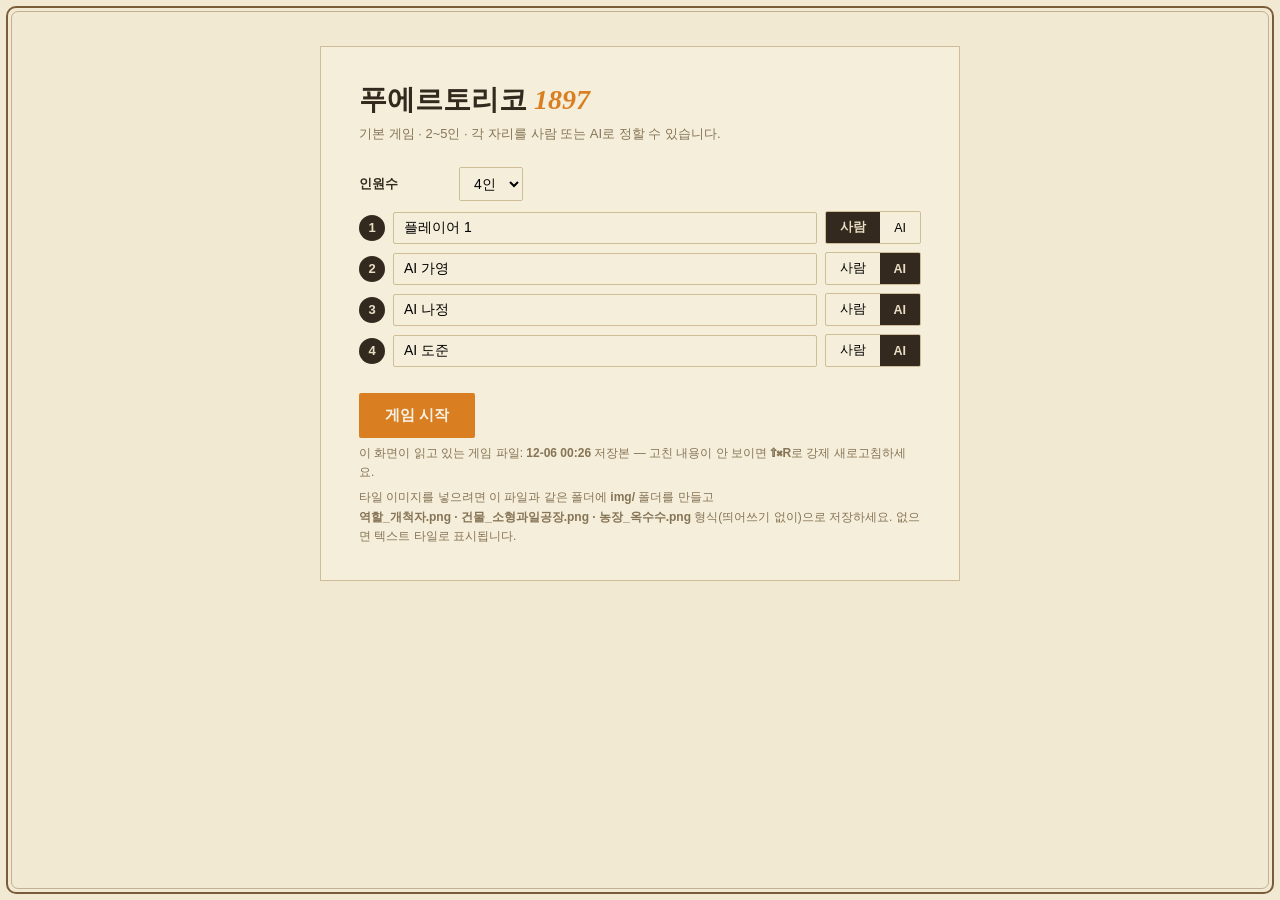
==== game.html @ c9f33e87 "단일 HTML을 역할별 파일로 분리하고 GitHub Pages 자동 배포 추가 - 게임 본체(2,847줄 HTML 한 파일)를 SRP 기준으로 분리:   game.html(셸) +" ====
<!DOCTYPE html>
<html lang="ko">
<head>
<meta charset="utf-8">
<meta name="viewport" content="width=device-width, initial-scale=1">
<title>푸에르토리코 1897 — 플레이</title>
<link rel="stylesheet" href="css/game.css">
</head>
<body>
<div id="app" class="wrap"></div>

<!-- 스크립트는 일반 <script> 태그로, 아래 순서대로 로드한다.
     ES 모듈(type="module")을 쓰지 않는 이유: file:// 로 더블클릭해 여는 실행 방식을 지켜야 하는데,
     모듈은 file:// 에서 CORS로 차단된다. 일반 스크립트의 최상위 선언은 전역으로 공유되므로
     파일을 나눠도 한 파일일 때와 동작이 같다.
     로드 순서 = 의존 방향: 데이터 → 상태 → 뷰 → 엔진 → AI → 저장 → 렌더 → UI → 부팅.
     error-guard.js 는 다른 스크립트의 사고를 잡아야 하므로 반드시 첫 번째. -->
<script src="js/error-guard.js"></script>
<script src="js/data.js"></script>
<script src="js/state.js"></script>
<script src="js/view.js"></script>
<script src="js/engine.js"></script>
<script src="js/ai.js"></script>
<script src="js/storage.js"></script>
<script src="js/render.js"></script>
<script src="js/panel.js"></script>
<script src="js/ui.js"></script>
<script src="js/app.js"></script>
</body>
</html>
---- css/game.css ----
* { margin:0; padding:0; box-sizing:border-box; }
  /* 팔레트: 웹규칙서(푸에르토리코1897_웹규칙서.pdf) 테마 기준 —
     양피지 바탕 + 주황/앰버 배너(섹션 제목·강조) + 진갈색 프레임/잉크. 순검정·선홍 금지 */
  :root{
    --bg:#eadfc4;          /* 규칙서 양피지 */
    --ink:#33291e;         /* 잉크: 프레임 진갈색 */
    --line:#cfbd98;        /* 구분선 */
    --panel:#f5eeda;       /* 밝은 양피지 카드 */
    --accent:#d97f22;      /* 강조: 규칙서 배너 주황 (선택 가능 표시·주 버튼) */
    --accent-deep:#b5651a; /* 강조 hover */
    --dim:#867456;         /* 보조 텍스트 */
    --gold:#b8770f;        /* 섹션 제목: 앰버 */
    --act:#15837a;         /* 인터랙션: 카리브 청록 (선택 가능·확정 버튼) */
    --act-deep:#0f665f;    /* 인터랙션 hover */
  }
  /* 양피지 질감(은은한 얼룩) + 규칙서식 갈색 장식 프레임 */
  body{ color:var(--ink); font-family:'Noto Sans KR','Malgun Gothic',sans-serif; font-size:14px;
    background:
      linear-gradient(rgba(245,238,218,.7), rgba(245,238,218,.7)),
      url('img/보드_배경.png') center/cover no-repeat fixed,
      var(--bg); }
  body::before{ content:''; position:fixed; inset:6px; border:2px solid #7a5c39; border-radius:10px; pointer-events:none; z-index:40; }
  body::after{ content:''; position:fixed; inset:11px; border:1px solid rgba(122,92,57,.4); border-radius:7px; pointer-events:none; z-index:40; }
  h1,h2,h3{ font-family:'Gowun Batang','Cormorant Garamond',serif; }
  button{ font-family:inherit; cursor:pointer; }
  /* 스크롤 없이 한 화면에 들어가는 것이 목표 — 세로 여백을 아껴 쓴다 */
  .wrap{ max-width:1460px; margin:0 auto; padding:6px 18px 36px; }

  /* ── header ── */
  .hdr{ display:flex; align-items:baseline; gap:14px; flex-wrap:wrap; padding:4px 2px 6px; border-bottom:2px solid var(--ink); }
  .hdr h1{ font-size:22px; letter-spacing:.02em; }
  .hdr .sub{ color:var(--accent); font-family:'Cormorant Garamond',serif; font-size:17px; font-style:italic; }
  .hdr .meta{ margin-left:auto; display:flex; gap:14px; font-size:12.5px; color:var(--dim); align-items:baseline; }
  .hdr .meta b{ color:var(--ink); }
  /* ? 도움말 버튼 — 언제든 요약 규칙을 볼 수 있다.
     .hdr button 공통 규칙(패딩·각진 모서리)이 이기지 않도록 선택자를 더 구체적으로 쓴다.
     색은 헤더의 다른 요소들과 같은 차분한 톤(선 색 테두리 + 보조 텍스트 색) */
  .hdr button.helpbtn{ border:2px solid var(--dim); background:transparent; color:var(--dim); font-weight:700;
    width:27px; height:27px; padding:0; border-radius:50%; font-size:14px; line-height:1; align-self:center; }
  .hdr button.helpbtn:hover{ background:#e2d7c2; color:var(--ink); border-color:var(--ink); }
  /* 요약 규칙 팝업 — 액션 패널보다 위에 뜬다 (게임 중 아무 때나 참조) */
  .overlay.help-ov{ z-index:95; }
  .help-modal{ max-width:760px; }
  .help-modal h3{ font-size:14px; color:var(--gold); letter-spacing:.08em; margin:16px 0 7px; }
  .help-modal h3:first-of-type{ margin-top:4px; }
  .help-modal p, .help-modal li{ font-size:13.5px; line-height:1.75; color:var(--ink); }
  .help-modal ul{ padding-left:18px; }
  .help-modal table{ width:100%; border-collapse:collapse; font-size:13px; }
  .help-modal td, .help-modal th{ border:1px solid var(--line); padding:6px 9px; text-align:left; vertical-align:top; }
  .help-modal th{ background:#f0e9d8; white-space:nowrap; }
  .help-modal td:first-child{ white-space:nowrap; font-weight:700; }
  .help-modal .hm-dim{ color:var(--dim); font-size:12px; }
  .hdr button{ border:1px solid var(--line); background:transparent; padding:5px 10px; font-size:12px; border-radius:2px; }
  .hdr button:hover{ background:#e2d7c2; }
  .hdr button:disabled{ opacity:.35; cursor:default; }
  .hdr button:disabled:hover{ background:transparent; }
  .hdr .ver{ font-size:11px; color:var(--dim); opacity:.75; }
  /* 소개 페이지 안에 끼워져(iframe) 열렸을 때만 나오는 "소개로" 버튼.
     혼자 열었을 때는 돌아갈 곳이 없으므로 아예 안 그린다 (renderSetup·rd-hdr 양쪽)
     테두리 없는 텍스트 링크 스타일 — .hdr button 공통 규칙보다 구체적으로 선언해 네모 상자를 지운다 */
  .backbtn, .hdr button.backbtn{ border:none; background:transparent; padding:5px 8px 5px 0; font-size:14.5px;
    font-weight:600; border-radius:0; color:var(--dim); white-space:nowrap; align-self:center; }
  .backbtn:hover, .hdr button.backbtn:hover{ background:transparent; color:var(--ink); }
  .setup .backbtn{ margin-bottom:18px; }

  /* ── setup ── */
  .setup{ max-width:640px; margin:40px auto; background:var(--panel); border:1px solid var(--line); padding:34px 38px; }
  .setup h2{ font-size:28px; margin-bottom:6px; }
  .setup .lead{ color:var(--dim); font-size:13px; margin-bottom:24px; }
  .setup .row{ display:flex; align-items:center; gap:10px; margin:10px 0; }
  .setup label{ width:90px; font-weight:700; font-size:13px; }
  .setup select,.setup input[type=text]{ font-family:inherit; font-size:14px; padding:7px 10px; border:1px solid var(--line); background:var(--panel); border-radius:2px; }
  .setup .seat{ display:flex; gap:8px; align-items:center; margin:8px 0; }
  .setup .seat .num{ width:26px; height:26px; border-radius:50%; background:var(--ink); color:var(--bg); display:flex; align-items:center; justify-content:center; font-size:13px; font-weight:700; }
  .setup .seat input[type=text]{ flex:1; }
  .setup .seat .tgl{ display:flex; border:1px solid var(--line); border-radius:2px; overflow:hidden; }
  .setup .seat .tgl button{ border:none; padding:7px 14px; font-size:12.5px; background:transparent; }
  .setup .seat .tgl button.on{ background:var(--ink); color:var(--bg); font-weight:700; }
  .btn-primary{ border:none; background:var(--accent); color:#f7f2e8; padding:13px 26px; font-size:15px; font-weight:700; border-radius:2px; }
  .btn-primary:hover{ background:var(--accent-deep); }
  .btn-ghost{ border:1px solid var(--line); background:transparent; color:var(--ink); padding:12px 20px; font-size:14px; border-radius:2px; }
  .btn-ghost:hover{ background:#e2d7c2; }

  /* ── sections ── */
  .sec{ margin-top:6px; }
  .sec-title{ font-size:11px; letter-spacing:.28em; color:var(--gold); text-transform:uppercase; margin-bottom:8px; font-weight:700; }

  /* ── 2단 레이아웃: 본문 + 우측 고정 패널 — 두 열의 아래 끝이 맞도록 서로 늘린다 ── */
  .layout{ display:grid; grid-template-columns:minmax(0,1fr) 300px; gap:16px; align-items:stretch; }
  .main-col{ display:flex; flex-direction:column; min-width:0; }
  .main-col .sec{ flex:1; display:flex; flex-direction:column; }
  .main-col .players{ flex:1; }
  .side-col{ position:sticky; top:8px; display:flex; flex-direction:column; gap:8px; height:100%; max-height:calc(100vh - 126px); overflow-y:auto; }  /* 하단 액션바와 살짝 띄움 */
  .side-col .card{ flex-shrink:0; }
  .side-col .log{ flex:1 1 auto; max-height:none; min-height:40px; }
  @media (max-width:1000px){ .layout{ grid-template-columns:1fr; } .side-col{ position:static; max-height:none; } }

  /* role tiles */
  .roles{ display:flex; gap:8px; flex-wrap:wrap; padding:4px 0 4px; }
  /* 역할 타일: 5인(탐험가 2장 = 8장)일 때도 한 줄에 들어가는 최대 폭.
     화면이 낮으면 자동 축소해 하단 액션바와 겹치지 않게 */
  .role{ position:relative; width:131px; border:1px solid var(--line); background:var(--panel); border-radius:3px; padding:0; overflow:hidden; text-align:left; }
  @media (max-height:800px){ .role{ width:104px; } }
  .role .coin{ position:absolute; top:5px; right:5px; background:#e8c95c; border:1px solid #b89a30; color:#4a3b0a; font-size:11px; font-weight:700; min-width:20px; height:20px; border-radius:50%; display:flex; align-items:center; justify-content:center; z-index:3; }
  .role.taken .img, .role.taken .rolefb{ opacity:.35; }
  .role.pickable{ transform:scale(1.06); transform-origin:center; box-shadow:0 5px 14px rgba(70,52,28,.32); cursor:pointer; z-index:5; }
  .role.pickable:hover{ filter:brightness(1.06); }
  .role .img{ display:block; width:100%; aspect-ratio:241/379; height:auto; object-fit:cover; margin:0; }
  .role .img ~ .rolefb{ display:none; }  /* 이미지 있으면 텍스트 폴백 숨김 */
  .rolefb{ padding:10px; font-weight:700; font-size:14px; min-height:110px; }
  .rolefb span{ font-weight:400; font-size:11px; color:var(--dim); }
  .role .took{ position:absolute; left:0; right:0; bottom:0; background:rgba(51,41,30,.85); color:#f3ede1; font-size:10.5px; font-weight:700; text-align:center; padding:3px 0; z-index:3; }
  .role.cur{ outline:3px solid var(--ink); }
  /* 호버 확대: 레이아웃을 건드리지 않는 복제 이미지 방식.
     원본 크기와 무관하게 고정 폭으로 확대 (작은 원본도 같은 크기로 보이게) */
  img.zoom{ display:none; }
  /* 건설 중에는 구입 가능한 건물만 호버 확대, 구경 모드에서는 전체 확대 */
  .shop-modal.buying .shopb.buyable:hover img.zoom,
  .shop-modal:not(.buying) .shopb:hover img.zoom{
    display:block; position:fixed; inset:auto; left:50%; top:50%; transform:translate(-50%,-50%);
    width:380px; height:auto; z-index:999;
    box-shadow:0 8px 30px rgba(0,0,0,.45); border-radius:4px; pointer-events:none; background:var(--panel); }
  /* 역할 확대: 오버레이 대신 타일이 제자리에서 커진다 (카드게임식) */
  .role{ transition:transform .14s ease; transform-origin:top center; }
  .role.pickable:hover{ transform:scale(1.22); z-index:60; box-shadow:0 8px 20px rgba(0,0,0,.3); }  /* 내가 고를 수 있는 타일만 호버 확대 */

  /* board strip: ships / market / supply / display */
  .strip{ display:grid; grid-template-columns:auto auto 1fr auto; gap:14px; align-items:start; }
  @media (max-width:1080px){ .strip{ grid-template-columns:1fr 1fr; } }
  .card{ background:rgba(246,240,222,.78); border:1px solid var(--line); padding:7px 9px; border-radius:3px; }
  /* 배 카드 폭은 적재 칸 수에 맞게 — 칸이 카드 밖으로 삐져나가지 않게 */
  .ships{ display:flex; gap:5px; flex-wrap:nowrap; justify-content:space-between; }
  .ship{ flex:0 1 auto; min-width:0; border:1px solid var(--line); border-radius:3px; background:var(--panel); padding:7px 10px 9px; text-align:center; }
  .ship.full{ border-color:var(--accent); box-shadow:0 0 0 1px var(--accent); }
  .ship .cap{ font-size:10px; color:var(--dim); margin-bottom:5px; }
  .ship .cap b{ color:var(--ink); font-size:11px; }
  /* 적재 칸은 위아래 2줄 (열 수는 배 크기에 따라 JS가 지정) — 칸 크기는 공급처 토큰과 동일 */
  .ship .slots{ display:grid; gap:2px; justify-content:center; }
  /* 상품 토큰: 보드게임식 자원 큐브(아이소메트릭) — 단색 + 모서리 실선 3개로 입체 표현.
     글자는 넣지 않는다(색으로 구분, 이름은 옆에 텍스트로). */
  .goodchip{ position:relative; display:inline-block; width:20px; height:23px;
    clip-path:polygon(50% 0,100% 25%,100% 75%,50% 100%,0 75%,0 25%);
    background:var(--gc,#999);
    filter:drop-shadow(0 0 1px rgba(90,77,61,.8)); }
  .goodchip::before{ content:''; position:absolute; inset:0;
    background:url("data:image/svg+xml,%3Csvg xmlns='http://www.w3.org/2000/svg' viewBox='0 0 20 23'%3E%3Cpath d='M10 11.5L0 5.75M10 11.5L20 5.75M10 11.5V23' fill='none' stroke='rgba(0,0,0,0.35)' stroke-width='1.2'/%3E%3C/svg%3E") no-repeat;
    background-size:100% 100%; }
  /* 빈 적재 칸: 흐린 테두리의 원 */
  .slot{ position:relative; width:20px; height:20px; border-radius:50%; border:1px solid #ddd3c0; background:var(--panel);
    align-self:center; justify-self:center; }
  .slot.g{ width:20px; height:23px; border:none; border-radius:0; background:none; }
  .slot.g .goodchip{ position:absolute; inset:0; width:100%; height:100%; }
  /* 상자에 딱 담긴 작물 느낌 — 여백 최소 */
  .market-slots{ display:grid; grid-template-columns:repeat(2,20px); gap:3px; justify-content:center;
    border:1px solid var(--line); border-radius:2px; background:var(--panel); padding:4px; width:max-content; margin:0 auto; }
  /* 상점 + 인력 시장을 한 줄에 */
  .cardrow{ display:flex; gap:8px; }
  .cardrow .card{ flex:1; min-width:0; }
  .labor-row{ display:flex; gap:3px; flex-wrap:wrap; align-items:center; min-height:16px; }
  .labor-row .wtok{ width:25px; height:25px; border:none; }  /* 개인 보드 일꾼 토큰과 동일 크기 · 테두리 없음 */
  .hintline{ font-size:10.5px; color:var(--dim); margin-top:6px; line-height:1.5; }
  .supply-line{ display:flex; gap:12px; flex-wrap:wrap; font-size:12.5px; }
  .supply-line b{ font-size:14px; }
  .sup-item{ display:flex; align-items:center; gap:5px; }

  /* plantation display */
  /* 항상 농장 2줄 높이를 확보 — 타일 수가 변해도 레이아웃이 흔들리지 않게.
     배치는 위아래 반반 (홀수면 윗줄이 1개 더) */
  .plants{ display:flex; flex-direction:column; gap:6px; align-items:center; min-height:174px; }
  .plants .prow{ display:flex; gap:6px; justify-content:center; }
  .plant{ width:62px; border:1px solid var(--line); border-radius:3px; overflow:hidden; background:var(--panel); text-align:center; }
  .plant .art{ position:relative; width:100%; aspect-ratio:1; }
  .plant .art img{ position:absolute; inset:0; width:100%; height:100%; object-fit:cover; }
  .plant .lbl{ background:rgba(251,247,238,.95); font-size:11px; font-weight:700; padding:3px 0; border-top:1px solid var(--line); }
  .plant.pickable{ transform:scale(1.06); box-shadow:0 4px 12px rgba(70,52,28,.3); cursor:pointer; z-index:5; transition:transform .12s ease; }

  /* players — 좌우 배치: 펼친 보드 1개 + 요약 카드들이 한 줄. 스크롤 없이 한눈에 보이는 게 목표 */
  .players{ display:flex; gap:8px; align-items:stretch; overflow-x:hidden; }  /* 접힌 패널도 펼친 보드와 같은 높이. overflow-x: 전환 애니메이션 중 잠깐 폭 합이 넘쳐도 안 튀어나오게 */
  /* 폭은 전부 "확정된 px"이다 (render()가 --w-open / --cbw 를 계산해 얹는다).
     예전에는 접힌 카드가 flex:1 1 0 으로 남는 폭을 나눠 가졌는데, 그러면 보드를 펼칠 때마다
     남는 폭이 재분배되어 **관계없는 카드들의 폭까지 같이 변했다**. 지금은 어느 보드를 펼치든
     펼친 폭·접힌 폭이 같은 값이라, 전환할 때 움직이는 건 열리는 판과 닫히는 판 둘뿐이다. */
  .pboard{ position:relative; background:rgba(246,240,222,.8); border:1px solid var(--line); border-radius:3px; padding:8px 10px;
    flex:0 0 var(--w-open, auto); min-width:0; }
  .pboard.cur{ box-shadow:inset 6px 0 0 var(--pc); }  /* 이번 역할을 고른 사람(선택 단계에는 고르는 중인 사람): 본인 색 띠가 두꺼워진다 */
  /* 실제 내용(.pcontent)은 항상 자기 내용 기준 고유 폭으로만 그려진다 — 바깥 .pboard(애니메이션 중인 폭)에
     맞춰 안쪽 flex(자원 패널 등)가 재계산되면서 갑자기 튀어나오듯 보이는 걸 막는다. 바깥은 그 위에서
     넓어지거나(overflow:hidden으로) 가리는 창 역할만 한다 — 내용 자체는 한 번만 배치되고 안 움직인다. */
  .pcontent{ width:max-content; }
  /* 요약 카드만 예외 — 카드 폭에 맞춰 줄어든다(이름은 …로 잘리고 칩은 줄바꿈).
     펼친 보드가 필요한 폭을 먼저 가져가고 남는 걸 접힌 카드들이 나눠 가지는 구조라,
     접힌 쪽이 유연해야 펼친 보드의 건설 부지가 안 잘린다. */
  .pboard.collapsed .pcontent{ width:auto; min-width:0; flex:1; display:flex; flex-direction:column; gap:2px; }
  /* 펼침↔접힘 전환 — 폭이 px로 확정돼 있으므로 두 판의 flex-basis만 서로 맞바꾼다.
     (예전에는 flex-grow를 애니메이션해서, 남는 폭을 나눠 갖던 다른 카드들까지 매 프레임 흔들렸다.)
     A가 늘어나는 만큼 B가 정확히 줄어드니 한 줄의 총 폭은 내내 그대로 — 나머지 판은 미동도 없다.
     px 보간이라 이징도 그냥 걸면 된다(키프레임 구간마다 이징이 걸리는 함정도 없다). */
  @keyframes boardGrow{ from{ flex-basis:var(--cbw,118px); } to{ flex-basis:var(--w-open,100%); } }
  @keyframes boardShrink{ from{ flex-basis:var(--w-open,100%); } to{ flex-basis:var(--cbw,118px); } }
  @keyframes unclip{ from{ overflow:hidden; } to{ overflow:visible; } }
  .pboard.board-in{ animation:boardGrow var(--board-anim) var(--board-ease), unclip var(--board-anim) step-end forwards; }
  .pboard.board-out{ animation:boardShrink var(--board-anim) var(--board-ease), unclip var(--board-anim) step-end forwards; }
  /* 슬라이드와 이펙트의 순서 보장 —
     ① 보드가 열리는 동안(.board-in) 안의 타일·일꾼 팝은 슬라이드가 끝난 뒤에 시작한다.
        (동시에 돌리면 보드 전체가 움직이는 데 눈이 뺏겨 작은 팝이 안 보인다)
        fill-mode:backwards → 대기 중에는 0% 키프레임(확대+금빛)으로 떠서 시선을 미리 끈다.
     ② .cardflash(보드 전체 금빛 테두리)가 .board-in/.board-out과 같은 요소에 겹치면 animation
        속성이 서로를 덮어써 플래시가 통째로 무시된다 — 반드시 쉼표로 합쳐 둘 다 재생시킨다.
     ③ 연속된 애니메이션은 붙여 돌리지 않는다 — 앞 동작이 끝나고 --fx-gap(0.3초)을 쉰 뒤에 시작한다.
        그래서 대기 시간 --fx-step = 보드 슬라이드(--board-anim) + 간격(--fx-gap).
        (JS 쪽 BOARD_ANIM·SHOP_DELAY도 같은 규칙이다 — 값을 바꾸면 양쪽을 같이 바꿀 것) */
  :root{ --board-anim:.42s; --board-ease:cubic-bezier(.4,0,.2,1); --fx-gap:.3s; --fx-step:.72s; }
  .pboard.board-in .fx-pop{ animation-delay:var(--fx-step); }   /* 보드가 열리는 중이면 그 뒤로 더 민다 */
  .pboard.board-in.cardflash{ animation:boardGrow var(--board-anim) var(--board-ease), unclip var(--board-anim) step-end forwards, cardflash 1.3s ease var(--fx-step) backwards; }
  .pboard.board-out.cardflash{ animation:boardShrink var(--board-anim) var(--board-ease), unclip var(--board-anim) step-end forwards, cardflash 1.3s ease var(--fx-step) backwards; }
  /* 팝이 칸 밖으로 나갈 수 있게 — 일꾼 토큰은 칸 안에 있어서 .cell의 overflow:hidden에 잘렸다.
     그리고 팝이 진행 중인 보드를 옆 보드보다 위로 올려 잘려 보이지 않게 한다. */
  .cell:has(.fx-pop), .cell.fx-pop{ overflow:visible; }
  .pboard:has(.fx-pop){ z-index:20; }
  /* 요약 카드: 자리 순서대로 좌우 배치. 폭은 render()가 정한 --cbw 로 고정 —
     어느 보드를 펼치든 같은 값이라 전환할 때 다른 카드가 흔들리지 않는다.
     기본값은 CB_MIN(농장·건물 이름이 들어가는 최소 폭)이고, 타일이 상한에 걸려 폭이 남으면
     남는 만큼을 접힌 카드들이 똑같이 나눠 갖는다(그 값도 전환과 무관하게 일정하다). */
  .pboard.collapsed{ flex:0 0 var(--cbw,118px); display:flex; flex-direction:column; gap:2px; padding:6px 8px; cursor:pointer; }
  .pboard.collapsed:hover{ background:#f3ecdb; }
  .pboard.collapsed .chead{ flex-wrap:nowrap; gap:4px; font-size:13px; }
  .cnm{ overflow:hidden; text-overflow:ellipsis; white-space:nowrap; min-width:0; }
  .ctags{ display:flex; align-items:center; gap:4px; flex-wrap:wrap; }
  .ctags .tag{ font-size:9.5px; padding:1px 4px; }
  .ctags .gov-ic{ width:18px; height:12px; }
  .csec{ font-size:10.5px; letter-spacing:.15em; color:var(--gold); font-weight:700; margin-top:2px; }
  .clist{ font-size:11.5px; line-height:1.35; color:#4b4237; }
  .clist .bk-prod{ color:var(--act); }    /* 생산 건물: 카리브 청록 */
  .clist .bk-big{ color:var(--gold); font-weight:700; }   /* 고급 건물: 앰버 */
  .clist .un{ color:var(--dim); }   /* 일꾼 미배치 건물 — 종류 색보다 우선(뒤에 선언) */
  .pdot{ display:inline-block; width:10px; height:10px; border-radius:50%; margin-right:6px; flex-shrink:0; }
  .chead{ display:flex; gap:5px; align-items:center; font-weight:700; font-size:14px; flex-wrap:wrap; }
  /* 주화·승점·일꾼 — 카드가 좁으면 알아서 다음 줄로 접힌다 (고정 2열이면 좁을 때 카드 밖으로 넘친다) */
  .cstat{ font-size:12.5px; color:var(--dim); display:flex; flex-wrap:wrap; gap:2px 9px; }
  .cpair{ display:inline-flex; align-items:center; gap:4px; white-space:nowrap; }
  .cstat .tok-coin.sm{ width:17px; height:17px; font-size:9.5px; }
  .cstat .tok-vp.sm{ width:15px; height:17px; font-size:6px; }
  .cstat .wtok.smw{ width:15px; height:15px; }
  .cstat b{ color:var(--ink); font-size:14px; }
  .crow{ display:flex; flex-wrap:wrap; gap:3px 8px; font-size:11px; }
  .crow>*{ white-space:nowrap; }
  .cg{ display:flex; align-items:center; gap:3px; }
  .crow .goodchip{ width:15px; height:17px; }
  .dim{ color:var(--dim); }
  /* 목록을 뺀 만큼 카드 아래가 비었다 — 그 자리에 "펼치면 다 볼 수 있다"는 힌트를 둔다 */
  .pboard.collapsed .expand{ margin-top:auto; padding-top:4px; font-size:10px; text-align:center; color:var(--dim); }
  .players>.pboard:last-child .expand{ display:none; }  /* 이 자리 우측 하단은 건물 보관판 버튼이 쓴다 */
  .kbd-hint{ letter-spacing:0; text-transform:none; color:var(--dim); font-weight:400; margin-left:8px; }
  /* 펼친 보드: 토지 옆 빈자리를 자원 패널이 가득 채운다
     (아래는 토지 타일 바닥, 오른쪽은 건설 부지 오른쪽 끝까지) */
  .landrow{ display:flex; gap:12px; align-items:stretch; }
  /* 자원 패널: 보드와 같은 언어 — 빈 칸 톤의 감싸는 레이어 + 타일 그래픽과 같은 토큰 아이콘.
     토지 옆 영역을 가득 채우고, 내용이 넘치면 세로 기준으로 다음 열에 이어진다 */
  .preswrap{ flex:1; min-width:0; display:flex; flex-direction:column; }
  /* 높이 = 토지 그리드(타일 2줄 + 간격)와 동일 — 아래 끝이 토지 타일 바닥과 맞는다 */
  .pres{ min-height:calc(var(--lw,59px) * 92 / 70 * 2 + 4px); min-width:0; display:flex; flex-direction:column; flex-wrap:wrap; align-content:flex-start;
    gap:6px; column-gap:22px; font-size:12px;
    background:rgba(245,238,218,.55); border:1px solid var(--line); border-radius:3px; padding:9px 12px; }
  .pres{ flex-wrap:nowrap; flex-direction:column; gap:10px; align-items:stretch; }
  .pgroup{ min-width:0; }
  .pgroup.pg-goods{ border-top:1px solid var(--line); padding-top:9px; }
  .pg-title{ font-size:10.5px; letter-spacing:.22em; color:var(--gold); font-weight:700; margin-bottom:5px; }
  /* 자원: 2×2 — 주화·승점 / 일꾼 */
  /* 2열이 기본이지만 폭이 모자라면 1열로 접힌다 — 고정 2열이면 이 패널의 최소 폭이 보드 전체를
     못 줄어들게 붙잡아, 창이 좁을 때 건설 부지가 잘리는 원인이 된다 */
  .pres-stats{ display:grid; grid-template-columns:repeat(auto-fit,minmax(88px,1fr)); gap:8px 18px; }
  .prow{ display:flex; align-items:center; gap:8px; font-size:13px; }
  .prow b{ margin-left:auto; font-size:14.5px; }
  /* 상품: 가로 3개씩 2줄 */
  .pres-goods{ display:grid; grid-template-columns:repeat(auto-fit,minmax(76px,1fr)); gap:8px 14px; }
  .pgood{ display:flex; align-items:center; gap:7px; font-size:12.5px; white-space:nowrap; }
  .pgood b{ margin-left:auto; font-size:13.5px; }
  .pres-empty{ color:var(--dim); font-size:12px; }
  /* 타일에 인쇄된 것과 같은 금화(숫자 포함)·검은 육각 승점 */
  .tok-coin{ flex-shrink:0; width:22px; height:22px; border-radius:50%; border:1px solid #b89a30;
    background:radial-gradient(circle at 35% 30%, #f4e096, #e8c95c 55%, #d4af4a);
    box-shadow:inset 0 0 0 2px rgba(184,154,48,.45);
    display:flex; align-items:center; justify-content:center; font-size:12px; font-weight:800; color:#7a5f16; }
  .tok-vp{ flex-shrink:0; width:20px; height:22px;
    background:radial-gradient(circle at 35% 30%, #e8e8e3, #bcbcb4 55%, #97978e);  /* 은회색 승점 칩 */
    clip-path:polygon(50% 0,100% 25%,100% 75%,50% 100%,0 75%,0 25%);
    display:flex; align-items:center; justify-content:center; font-size:7.5px; font-weight:800; letter-spacing:.04em; color:#4b4b45; }
  .pres .wtok{ width:20px; height:20px; flex-shrink:0; }
  /* 1000px 이하: 한 줄에 다 못 들어가므로 줄바꿈 배치. 폭은 CSS가 정하고 전환 애니메이션은 끈다
     (고정 px 폭을 전제로 한 애니메이션이라 이 레이아웃에서는 맞지 않는다) */
  @media (max-width:1000px){
    .players{ flex-wrap:wrap; }
    .pboard{ flex:1 1 100%; }
    .pboard.collapsed{ flex:1 1 45%; }
    .pboard.board-in, .pboard.board-out{ animation:none; overflow:visible; }
  }
  .phead{ display:flex; align-items:center; gap:8px; margin-bottom:8px; flex-wrap:wrap; }
  .phead .nm{ font-weight:700; font-size:15px; }
  .gov-ic{ display:inline-flex; width:22px; height:15px; flex-shrink:0; }
  .gov-ic svg{ width:100%; height:100%; filter:drop-shadow(0 1px 1px rgba(0,0,0,.25)); }
  .phead .tag{ font-size:10.5px; padding:2px 7px; border-radius:2px; background:#e2d7c2; color:#5d5346; }
  .phead .tag.gov{ background:var(--ink); color:var(--bg); }
  .phead .tag.acting{ background:var(--act); color:#fff; }  /* 자동으로 펼쳐진 게 이 사람 차례라서일 때, 지금 뭘 하는 중인지 */
  .phead .stats{ margin-left:auto; display:flex; gap:10px; font-size:12.5px; }
  .phead .stats b{ font-size:14px; }
  /* 토지: 6×2 그리드, 공개된 농장과 같은 비율 */
  /* 타일 폭은 --lw(토지) / --bw(건설 부지). 기본값은 원래 크기이고, 남는 폭이 모자랄 때만
     render()가 #rd-players에 더 작은 값을 얹는다 — 자세한 이유는 boardMetrics() 참고 */
  .grid12{ display:grid; grid-template-columns:repeat(6,var(--lw,59px)); gap:4px; margin:4px 0; }
  .cell{ position:relative; border:1px solid transparent; border-radius:2px; min-height:58px; background:rgba(245,238,218,.55); overflow:hidden; }
  .cell img{ position:absolute; inset:0; width:100%; height:100%; object-fit:contain; background:var(--panel); }
  /* 토지 칸: 이미지(위) + 이름표(아래) 분리, 확대 없음. 공개된 농장과 같은 비율 */
  .cell.land{ display:flex; flex-direction:column; aspect-ratio:70/92; min-height:0; }
  .cell.land .art{ position:relative; flex:1; min-height:30px; }  /* 타일이 줄어들 때 aspect-ratio를 이 값이 밀어내지 않게 낮게 */
  .cell.land .art img{ position:absolute; inset:0; width:100%; height:100%; object-fit:cover; background:none; }
  .cell.land .lbl{ position:static; border-top:1px solid #d9cfbc; background:rgba(251,247,238,.95); }
  .cell .lbl{ position:absolute; left:0; right:0; bottom:0; font-size:9.5px; font-weight:700; text-align:center; background:rgba(251,247,238,.85); padding:1px 0; line-height:1.25; }
  /* 일꾼 토큰: 타일에 인쇄된 원 위에 올린다.
     농장: 좌하단 원(27.5%, 70%) · 건물: 원이 왼쪽부터 20% + 25%씩 (y 60%) · 고급 건물: 원이 없어 좌측 중단 */
  .cell.land .wk{ position:absolute; left:28%; top:71%; margin:-12.5px 0 0 -12.5px; z-index:2; }
  .cell.land .wk .wtok{ display:block; width:25px; height:25px; }
  .bimg{ position:relative; }
  .bimg .wtok{ position:absolute; margin:-12.5px 0 0 -12.5px; width:25px; height:25px; z-index:2; }
  .wtok{ width:11px; height:11px; border-radius:50%; background:#7b5230; border:1px solid #4a2f16; }
  .wtok.empty{ background:transparent; border:1px dashed #a08a6a; }
  /* 빈 토지·건설 부지: 채워진 칸(그림으로 구분)과 달리 테두리로 "빈 자리"임을 표시 */
  .cell.empty{ border:1px dashed #a08a6a; background:rgba(245,238,218,.35); }
  .cell .vpmark{ position:absolute; top:1px; right:2px; font-size:9px; color:#fff; background:var(--ink); border-radius:2px; padding:0 3px; z-index:2; }
  .cell.clickable{ cursor:pointer; box-shadow:0 3px 10px rgba(70,52,28,.32); z-index:5; }
  .cell.clickable:hover{ box-shadow:0 5px 14px rgba(70,52,28,.45); z-index:200; }
  .portrait{ font-size:12px; color:var(--dim); display:flex; gap:12px; align-items:center; flex-wrap:wrap; margin-top:4px; }
  .goodrow{ display:flex; gap:4px; align-items:center; flex-wrap:wrap; }

  /* 건설 부지: 12칸이 항상 6×2 그리드로 보인다 (빈 칸 포함).
     타일은 건물 이미지 비율 그대로 핏하게 — 정사각형 강제 없음. 고급 건물은 세로형 원본이라 자연히 큼 */
  /* 6열 × 2행 고정 — 자리는 렌더가 직접 지정한다(고급 건물은 항상 1행부터 2행까지).
     행을 2개로 못박아 어떤 조합에서도 3행이 생겨 보드가 아래로 늘어나지 않게 한다. */
  .bgrid{ grid-template-columns:repeat(6,var(--bw,119px)); grid-template-rows:repeat(2,auto); gap:3px; }
  /* 빈 칸도 건물 놓인 칸과 같은 높이(이미지 79 + 이름표 15) — 배치 전후 높이가 안 변하게.
     타일이 줄어들면 이미지도 같이 줄어드니 높이도 같은 비율(94/119)로 따라간다 */
  .bgrid .cell{ min-height:calc(var(--bw,119px) * 94 / 119); display:flex; flex-direction:column; }
  /* 고급 건물: 부지 2칸을 위아래로 차지 — 이미지는 그 안에서 세로 가운데 */
  .cell.b2{ grid-row:span 2; }
  .cell.b2 .bimg{ margin:auto 0; }
  .bgrid .cell img:not(.zoom){ position:static; display:block; width:100%; height:auto; background:var(--panel); }
  .bgrid .cell .lbl{ position:static; margin-top:auto; border-top:1px solid var(--line); background:rgba(251,247,238,.95); }

  /* 건물 보관판 플로팅 버튼 — 가장 우측(마지막 자리) 개인 보드 우측 하단에 붙는다 */
  .fab-shop{ position:absolute; right:8px; bottom:8px; z-index:20; width:50px; height:50px; border-radius:50%;
    border:1px solid var(--line); background:var(--panel); box-shadow:0 3px 10px rgba(0,0,0,.28);
    display:flex; flex-direction:column; align-items:center; justify-content:center; gap:1px; font-size:16px; }
  .fab-shop span{ font-size:9px; font-weight:700; }
  .fab-shop:hover{ background:#e2d7c2; }

  /* action bar */
  .actionbar{ position:fixed; left:0; right:0; bottom:0; background:rgba(51,41,30,.97); color:#f3ede1; padding:12px 18px; z-index:85; box-shadow:0 -3px 14px rgba(0,0,0,.25); }
  .actionbar .inner{ max-width:1280px; margin:0 auto; display:flex; align-items:center; gap:12px; flex-wrap:wrap; }
  .actionbar .who{ font-weight:700; color:#e8c95c; white-space:nowrap; }
  .actionbar .msg{ font-size:13.5px; }
  .actionbar .btns{ display:flex; gap:8px; flex-wrap:wrap; margin-left:auto; }
  .actionbar button{ border:1px solid #7a6a55; background:#4a3c2c; color:#f3ede1; padding:8px 14px; font-size:13px; border-radius:2px; }
  .actionbar button:hover{ background:#5c4c39; }
  .actionbar button.hot{ background:var(--accent); border-color:var(--accent); font-weight:700; }
  .actionbar button.hot:hover{ background:var(--accent-deep); }
  .actionbar button:disabled{ opacity:.4; cursor:default; }

  /* 배치 팝 이펙트: 새로 놓인 타일·일꾼이 커졌다 자리잡으며 금빛으로 빛난다 */
  /* scale 속성은 transform(translate 중심정렬)과 독립 합성 — 토큰이 제자리에서 커진다 */
  @keyframes fxpop{ 0%{ scale:1.55; filter:brightness(1.5) drop-shadow(0 0 12px rgba(232,178,60,.95)); }
    55%{ scale:.96; filter:brightness(1.15) drop-shadow(0 0 6px rgba(232,178,60,.5)); }
    100%{ scale:1; filter:none; } }
  /* 배치 이펙트(일꾼·농장·건물)는 항상 한 박자 뒤에 시작한다 —
     보드가 열리는 중이면 그게 끝나고 0.3초 뒤(--fx-step), 이미 열려 있으면 0.3초 뒤(--fx-gap).
     backwards: 기다리는 동안 0% 키프레임(확대+금빛)으로 떠 있어 "여기를 보라"는 예고가 된다. */
  .fx-pop{ animation:fxpop .95s ease var(--fx-gap) backwards; z-index:6; }
  @keyframes cardflash{ 0%{ box-shadow:0 0 0 3px rgba(217,127,34,.85), 0 0 20px rgba(217,127,34,.6); }
    100%{ box-shadow:none; } }
  .cardflash{ animation:cardflash 1.3s ease var(--fx-gap) backwards; }

  /* 이벤트 토스트: 양피지 카드 + 플레이어 색 띠, 해당 패널 위에서 떠오르며 사라진다 */
  .toast{ position:fixed; transform:translateX(-50%); z-index:300; pointer-events:none;
    display:flex; align-items:center; gap:9px;
    background:var(--panel); color:var(--ink); border:1px solid #a98e5f; border-left:4px solid var(--tc,#7a5c39);
    padding:7px 16px; border-radius:3px; font-size:13.5px; white-space:nowrap;
    box-shadow:0 6px 18px rgba(60,45,20,.35);
    animation:toastup 2.4s ease-out forwards; }
  .toast .ticon{ height:38px; width:auto; display:block; border-radius:2px; box-shadow:0 1px 4px rgba(0,0,0,.3); }
  .toast .goodchip{ flex-shrink:0; }
  .toast b{ color:var(--accent-deep); }
  .toast.big{ font-size:16px; padding:12px 26px; border-left-width:5px; animation-duration:2.6s; }
  @keyframes toastup{ 0%{opacity:0; margin-top:10px;} 10%{opacity:1; margin-top:0;} 70%{opacity:1; margin-top:-14px;} 100%{opacity:0; margin-top:-38px;} }
  /* 역할 선택 스플래시: 고른 역할 카드가 화면 가운데에 부드럽게 떴다가 부드럽게 사라진다.
     들어오고(0.32초) 나가는(0.42초) 구간을 길게 잡고 ease-in-out으로 — 예전엔 0.08초 만에
     튀어나왔다가 훅 사라져서 딱딱해 보였다. 전체 시간은 JS의 ROLE_ANIM과 같아야 한다. */
  .rsplash{ position:fixed; left:50%; top:50%; transform:translate(-50%,-50%); z-index:310; pointer-events:none;
    text-align:center; animation:rsplash 1.4s cubic-bezier(.33,0,.2,1) forwards; }
  .rsplash img{ width:168px; border-radius:6px; box-shadow:0 16px 44px rgba(0,0,0,.5); display:block; margin:0 auto; }
  .rsplash .who{ margin-top:9px; font-weight:700; font-size:15px; color:#fff; background:var(--tc,#7a5c39);
    display:inline-block; padding:4px 16px; border-radius:3px; box-shadow:0 3px 10px rgba(0,0,0,.35); }
  @keyframes rsplash{
    0%  { opacity:0; scale:.90; }
    23% { opacity:1; scale:1; }     /* 0.32초에 걸쳐 스르르 뜨고 */
    70% { opacity:1; scale:1; }     /* 잠시 머무른 뒤 */
    100%{ opacity:0; scale:1.05; }  /* 0.42초에 걸쳐 스르르 사라진다 */
  }

  /* log */
  .log{ margin-top:16px; background:var(--panel); border:1px solid var(--line); border-radius:3px; padding:8px 12px; max-height:110px; overflow-y:auto; font-size:12px; line-height:1.7; color:#4b4237; }
  .log .r{ color:var(--accent); font-weight:700; }
  .log div b{ color:var(--ink); }

  /* buildings shop — 팝업 카드는 보드 타일(110px)보다 20% 크게 */
  .shop{ display:grid; grid-template-columns:repeat(6,158px); gap:6px; }
  .shopb{ position:relative; border:1px solid transparent; background:transparent; border-radius:3px; padding:0; font-size:12px; }
  .shopb .nm{ font-weight:700; font-size:12.5px; }
  .shopb .inf{ color:var(--dim); font-size:11px; margin-top:1px; }
  .shopb .cnt{ position:absolute; top:4px; right:5px; font-size:11px; font-weight:700; color:#4b4237; background:rgba(251,247,238,.92); padding:0 5px; border-radius:2px; z-index:2; }
  .shopb.buyable{ box-shadow:0 4px 12px rgba(70,52,28,.32); background:var(--panel); cursor:pointer; z-index:5; }
  .shopb.buyable:hover{ box-shadow:0 6px 18px rgba(70,52,28,.42); z-index:200; }
  .shopb.none{ opacity:.35; }
  /* 건설 단계: 살 수 있으면 가격+잔액, 못 사면 이유를 보여준다 */
  .shopb.cant{ opacity:.5; }
  .shopb .inf.ok{ text-align:center; color:var(--gold); font-weight:700; }
  .shopb .inf.ok span{ color:var(--dim); font-weight:400; }
  .shopb .inf.no{ text-align:center; color:#8d5340; }
  .shopb .band{ position:absolute; left:0; top:0; bottom:0; width:4px; }
  /* 스캔마다 미세하게 다른 이미지 비율을 강제로 통일 — 고급 건물(마지막 구역)만 원본 비율 유지 */
  .shopb img.card{ display:block; width:100%; height:105px; object-fit:cover; }
  /* 고급 건물만 원본 비율 유지 — 단, aspect-ratio로 "로드되기 전에도" 높이를 잡아둔다.
     height:auto만 두면 이미지가 도착하는 순간 0 → 177px로 줄 높이가 튀어(팝업이 통째로 다시 앉는다) */
  .zone:last-of-type .shopb img.card{ height:auto; aspect-ratio:391/439; object-fit:fill; }
  .shopb img.card ~ .imgless-only{ display:none; }  /* 이미지 로드 성공 시 이름 숨김(폴백 전용) */
  .zone{ display:flex; gap:8px; align-items:stretch; margin-top:5px; }
  .zone:first-of-type{ margin-top:0; }
  .zone-h{ width:60px; flex-shrink:0; display:flex; flex-direction:column; justify-content:center; gap:3px; font-size:11px; font-weight:700; color:var(--ink); border-right:2px solid var(--line); padding-right:7px; }
  .zone-h span{ font-size:10px; font-weight:500; color:var(--dim); line-height:1.4; }
  .zone .shop{ flex:1; min-width:0; }
  .side-col .log{ margin-top:0; }

  .overlay{ position:fixed; inset:0; background:rgba(51,41,30,.5); z-index:80; display:flex; align-items:center; justify-content:center; padding:20px; }
  .modal{ background:var(--panel); border:1px solid var(--line); max-width:720px; width:100%; max-height:86vh; overflow-y:auto; padding:26px 30px; border-radius:3px; }
  /* 팝업은 툭 나타나지 않고 스르르 — 어둠막이 먼저 깔리고(.22s) 패널이 살짝 커지며 떠오른다.
     보드 펼침이 끝난 뒤 --fx-gap 쉬고 이게 시작하므로, 움직임끼리 겹치지 않는다. */
  @keyframes ovIn{ from{ opacity:0; } to{ opacity:1; } }
  @keyframes modalIn{ from{ opacity:0; transform:translateY(10px) scale(.975); } to{ opacity:1; transform:none; } }
  .overlay.pop{ animation:ovIn .22s ease-out; }
  .overlay.pop .modal{ animation:modalIn .3s cubic-bezier(.2,.8,.3,1) .06s backwards; }
  /* 건물 보관소 팝업: 어둠막은 화면 전체, 패널은 (액션바 제외 영역의) 세로 가운데 */
  .overlay.shop-ov{ align-items:center; padding-top:16px; padding-bottom:88px; }
  .shop-modal{ max-width:1110px; padding:20px 24px; }
  .shop-modal-h{ display:flex; align-items:center; justify-content:space-between; margin-bottom:12px; }
  .shop-modal-h h2{ margin:0; font-size:22px; }
  .shop-modal-h button{ padding:6px 12px; font-size:12.5px; }
  .modal h2{ font-size:24px; margin-bottom:10px; }
  .modal table{ width:100%; border-collapse:collapse; font-size:13.5px; margin:8px 0; }
  .modal td,.modal th{ border:1px solid var(--line); padding:6px 10px; text-align:left; }
  .modal th{ background:#f0e9d8; }
  .scorewin{ color:var(--accent); font-weight:700; }
  .hint{ font-size:12px; color:var(--dim); margin-top:6px; line-height:1.6; }

  /* ── 중앙 액션 패널 — 내 차례의 선택지를 건물 보관소처럼 화면 가운데에 모아 보여준다 ── */
  .act-modal{ max-width:800px; padding:20px 24px; }
  .act-modal.wide{ max-width:1150px; }
  /* 선적·판매·생산 상시 패널: 단계 동안 내용이 계속 바뀌므로 높이를 고정한다 — 넘치면 안에서 스크롤.
     진행 창과 결과 창이 같은 flex column 레이아웃을 써야 전환 때 내용이 튀지 않는다 */
  .act-modal.stage{ height:min(620px, 84vh); display:flex; flex-direction:column; }
  .act-modal.stage>*{ flex-shrink:0; }
  .ap-sub{ color:var(--dim); font-size:13px; margin-left:14px; margin-right:auto; }
  .ap-roles{ display:flex; gap:14px; flex-wrap:wrap; align-items:flex-start; }
  .ap-rolecell{ width:128px; display:flex; flex-direction:column; gap:5px; }
  .ap-rolecell .role{ width:100%; }
  .ap-rolename{ font-size:12.5px; font-weight:700; }
  .ap-rolename .dim{ color:var(--dim); font-weight:400; }
  .ap-roledesc{ font-size:11px; line-height:1.5; color:var(--dim); }
  .ap-rolecoin{ font-size:11.5px; font-weight:700; color:var(--accent-deep); }
  .ap-msg{ font-size:14px; margin-bottom:12px; line-height:1.6; }
  .ap-msg b{ color:var(--accent-deep); }
  .ap-sec{ margin-top:14px; }
  .ap-sec-h{ font-size:11.5px; font-weight:700; color:var(--dim); letter-spacing:.06em; margin-bottom:7px; }
  .ap-tiles{ display:flex; gap:10px; flex-wrap:wrap; }
  .ap-tiles .plant{ width:88px; }
  .ap-tiles .plant .lbl{ font-size:12px; padding:4px 0; }
  .ap-tiles .plant .note{ font-size:10.5px; color:var(--dim); padding:0 2px 3px; background:rgba(251,247,238,.95); }
  .ap-btns{ display:flex; gap:8px; flex-wrap:wrap; margin-top:16px; }
  .ap-opts{ display:flex; gap:8px; flex-wrap:wrap; }
  .ap-opt{ display:flex; align-items:center; gap:8px; border:1px solid var(--line); background:var(--panel);
    padding:10px 14px; font-size:14px; border-radius:2px; cursor:pointer; text-align:left; }
  .ap-opt:hover{ background:#efe6d0; }
  .ap-opt.hot{ border-color:var(--accent); box-shadow:0 0 0 1px var(--accent); font-weight:700; }
  .ap-opt.hot:hover{ background:#f3e3d8; }
  .ap-opt.on{ background:var(--accent); border-color:var(--accent); color:#f7f2e8; }
  .ap-opt.no{ opacity:.6; cursor:default; }
  .ap-opt.no:hover{ background:var(--panel); }
  .ap-opt .why{ color:var(--accent-deep); font-size:12px; margin-left:auto; }
  .ap-opt .gain{ color:var(--accent-deep); font-weight:700; margin-left:auto; }
  .ap-opt.on .gain,.ap-opt.on .why{ color:#f7f2e8; }
  .ap-stat{ font-size:15px; display:flex; align-items:center; gap:18px; margin:6px 0 2px; }
  .ap-stat b{ font-size:26px; color:var(--accent-deep); }
  .ap-ships{ display:flex; gap:8px; flex-wrap:wrap; }
  .ap-ships.vert{ flex-direction:column; flex-wrap:nowrap; }
  /* 수송선 카드 — [이름·상태 한 줄] + [적재 칸 시각화 한 줄]. 왼쪽 상품 버튼과 같은 높이 리듬 */
  .ap-ship{ border:1px solid var(--line); padding:10px 14px; border-radius:2px; font-size:14px; width:100%;
    background:var(--panel); display:flex; flex-direction:column; gap:7px; font-family:inherit; text-align:left; color:var(--ink); }
  .ap-ship .hd{ display:flex; align-items:center; gap:7px; }
  .ap-ship .free,.ap-ship .cnt{ color:var(--dim); font-size:12.5px; }
  .ap-ship.pick{ cursor:pointer; border-color:var(--accent); box-shadow:0 0 0 1px var(--accent); }
  .ap-ship.pick:hover{ background:#f3e3d8; }
  .ap-ship.dim{ opacity:.55; }
  .ap-ship .why{ color:var(--accent-deep); font-size:11.5px; margin-left:auto; }
  .ap-ship .gain{ color:var(--accent-deep); font-weight:700; margin-left:auto; font-size:13px; }
  .ap-shipslots{ display:flex; gap:3px; flex-wrap:wrap; }
  .ap-shipslot{ width:17px; height:20px; border:1px dashed var(--line); border-radius:2px; position:relative; background:rgba(251,247,238,.7); }
  .ap-shipslot .goodchip{ position:absolute; inset:1px; width:auto; height:auto; }
  .ap-shipslot.pv{ border:1.5px solid var(--accent); }         /* 지금 선택한 상품이 실릴 자리 미리보기 */
  .ap-shipslot.pv .goodchip{ opacity:.55; }
  /* 선적·판매 패널 액션 애니메이션 — 방금 바뀐 요소만 움직인다 */
  @keyframes pfxPop{ 0%{ transform:scale(.2); opacity:0; } 60%{ transform:scale(1.18); opacity:1; } 100%{ transform:scale(1); } }
  .pfx-pop{ animation:pfxPop .5s cubic-bezier(.2,.8,.3,1) backwards; }
  @keyframes pfxCard{ 0%{ box-shadow:0 0 0 3px var(--accent); background:#f3e3d8; } 100%{ } }
  .pfx-card{ animation:pfxCard .9s ease-out; }
  @keyframes pfxRow{ from{ opacity:0; transform:translateX(-10px); } to{ opacity:1; transform:none; } }
  .pfx-row{ animation:pfxRow .45s ease-out backwards; }
  /* 단계 종료 배너 — 결과 화면임을 확실히 구분 */
  .ap-endbanner{ border:1px solid var(--accent); border-left:5px solid var(--accent); background:#f3e3d8;
    padding:10px 14px; font-weight:700; font-size:15px; border-radius:2px; margin-top:14px; }
  /* 공급처 재고 줄 (생산 패널 우측) */
  .ap-supline{ display:flex; align-items:center; justify-content:space-between; border:1px solid var(--line);
    border-radius:2px; background:var(--panel); padding:8px 12px; font-size:13px; }
  .ap-supline b{ color:var(--accent-deep); }
  /* 선적·판매 단계 상시 패널 — 전원의 상품 카드 목록 */
  .ap-pls{ display:flex; flex-direction:column; gap:8px; }
  .ap-pl{ border:1px solid var(--line); border-left:3px solid var(--pc); border-radius:2px;
    background:rgba(251,247,238,.6); padding:8px 11px; }
  .ap-pl.turn{ box-shadow:0 0 0 1px var(--pc); background:var(--panel); }
  .ap-pl-h{ font-weight:700; font-size:13px; margin-bottom:5px; }
  .ap-prow{ display:flex; gap:8px; flex-wrap:wrap; align-items:center; font-size:13px; }
  .ap-g{ display:inline-flex; align-items:center; gap:3px; }
  /* 선적 패널: 좌(내 상품) / 우(수송선) 1:1 2단.
     컬럼 헤더는 카드 콘텐츠보다 한 단계 위 레벨 — 굵은 제목 + 구분선, 좌우 같은 높이라 카드 시작선이 나란하다 */
  .ap-cols{ display:flex; gap:24px; align-items:flex-start; margin-top:4px; }
  .ap-cols .ap-col{ flex:1 1 0; min-width:0; }
  .ap-col-h{ font-size:14.5px; font-weight:700; padding-bottom:8px; margin-bottom:10px;
    border-bottom:1px solid var(--line); white-space:nowrap; }
  .ap-opts.vert{ flex-direction:column; align-items:stretch; }
  @media (max-width:1000px){
    .ap-cols{ flex-direction:column; }
    .ap-cols .ap-col{ width:100%; }
  }
  .ap-slots{ display:flex; gap:8px; }
  .ap-slot{ width:40px; height:40px; border:1px dashed var(--line); border-radius:2px;
    display:flex; align-items:center; justify-content:center; background:rgba(251,247,238,.6); }
  .ap-slot .goodchip{ width:24px; height:28px; }
  .ap-hist{ margin-top:16px; border-top:1px dashed var(--line); padding-top:10px; }
  .ap-hist .hrow{ font-size:13px; padding:2.5px 0; display:flex; gap:7px; align-items:center; }
  .ap-hist .hrow .goodchip{ width:15px; height:17px; }
  .ap-hist .hrow .dim{ color:var(--dim); }
  .ap-prod{ margin-bottom:6px; }
  .ap-prod .hrow{ font-size:14px; padding:3px 0; display:flex; gap:7px; align-items:center; }
  /* 생산 결과 패널 — 토스트 대신 전원 요약을 한 장으로 (클릭하면 닫힘) */
  .prodflash{ position:fixed; left:50%; top:36%; transform:translate(-50%,-50%); z-index:300;
    background:var(--panel); border:1px solid var(--line); border-left:5px solid var(--gold);
    box-shadow:0 10px 34px rgba(51,41,30,.4); padding:16px 24px; border-radius:3px; min-width:280px;
    cursor:pointer; animation:modalIn .3s cubic-bezier(.2,.8,.3,1) backwards; }
  /* pf-* 는 지나가는 패널(.prodflash)과 확인 대기 모달(.act-modal.report) 양쪽에서 쓴다 */
  .pf-h{ font-weight:700; font-size:16px; margin-bottom:9px; }
  .pf-row{ display:flex; align-items:center; gap:7px; padding:3.5px 0; font-size:14px; }
  .pf-row b{ color:var(--accent-deep); }
  .pf-nm{ font-weight:700; min-width:92px; }
  .pf-none{ color:var(--dim); }
  .pf-hint{ font-size:11px; color:var(--dim); margin-top:8px; }
  .pf-div{ border-top:1px dashed var(--line); margin:9px 0; }
  .act-modal.report{ max-width:480px; }
  .act-modal.report .ap-btns{ justify-content:flex-end; }
  /* stage 보고(선적·판매·생산 결과): 진행 패널과 같은 폭·높이·레이아웃, 확인 버튼은 아래에 고정 */
  .act-modal.report.stage{ max-width:800px; }
  .act-modal.report.stage .ap-btns{ margin-top:auto; }
  /* 역할 선택 패널 하단 — 각 플레이어 요약 (접힌 카드와 같은 정보) */
  .ap-pstrip{ display:flex; gap:10px; margin-top:16px; border-top:1px dashed var(--line); padding-top:12px; align-items:stretch; }
  .ap-pcard{ flex:1 1 0; min-width:0; border:1px solid var(--line); border-radius:2px; background:rgba(251,247,238,.6); padding:9px 11px; font-size:12px; line-height:1.55; }
  .ap-pcard .nm{ font-weight:700; display:flex; align-items:center; gap:5px; margin-bottom:3px; }
  .ap-pcard .row{ display:flex; align-items:center; gap:6px; flex-wrap:wrap; }
  .ap-pcard .row .goodchip{ width:14px; height:16px; }
  .ap-pcard .sec{ color:var(--dim); font-size:10.5px; font-weight:700; letter-spacing:.05em; margin-top:5px; }
  @media (max-width:1000px){ .ap-pstrip{ flex-wrap:wrap; } .ap-pstrip .ap-pcard{ flex:1 1 45%; } }
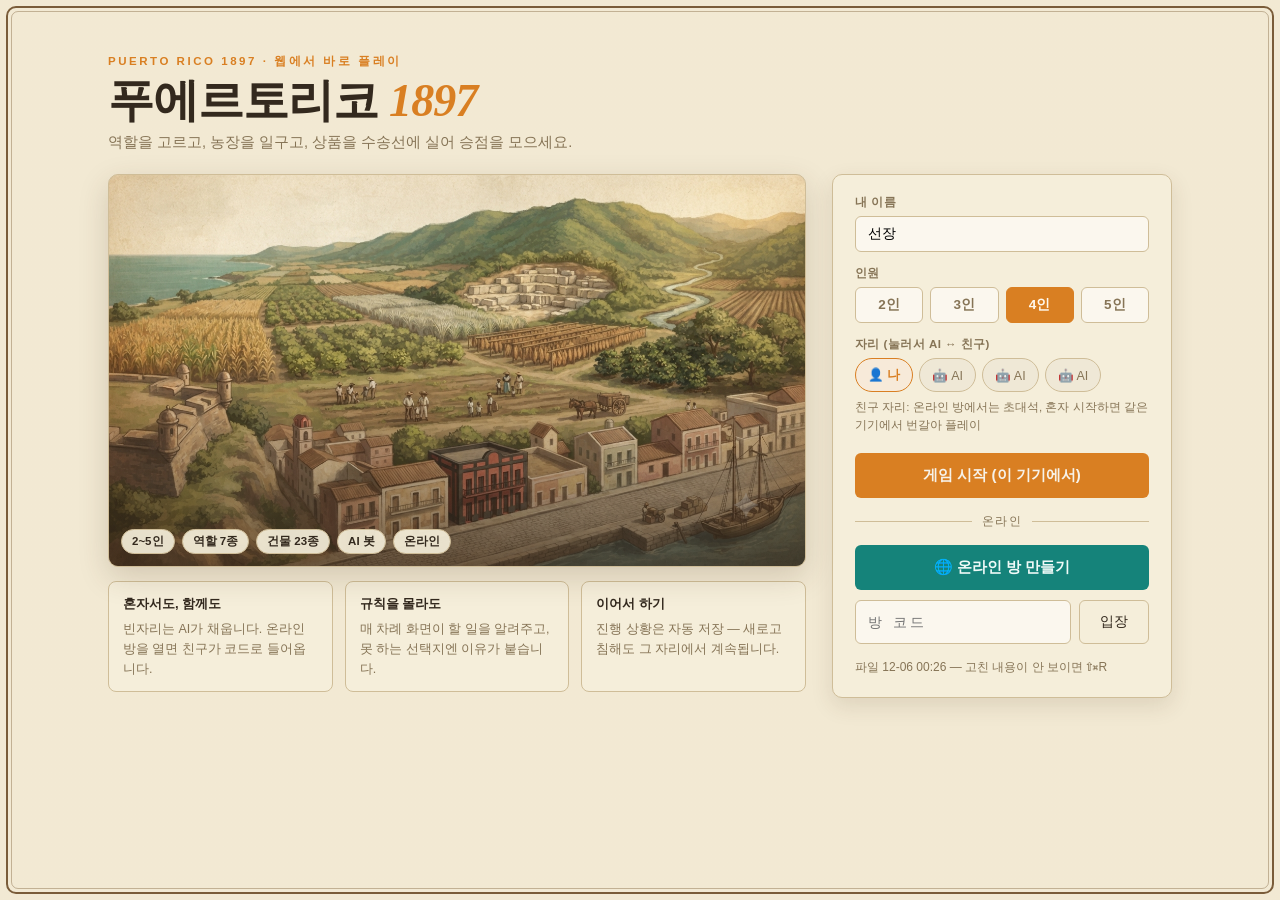
==== commit bbe16d6a: "온라인 멀티플레이 + 설정 화면 재설계 + 채팅 (aos_showcase 인프라 재사용) 온라인 (js/net.js — 호스트 권위 모델): - aos_showcase와 같은 Su" ====
--- a/game.html
+++ b/game.html
@@ -25,6 +25,11 @@
 <script src="js/render.js"></script>
 <script src="js/panel.js"></script>
 <script src="js/ui.js"></script>
+<!-- 온라인 멀티플레이 (Supabase) — vendor 번들은 저장소에 포함(CDN 금지 원칙 유지).
+     네트워크가 없거나 번들이 빠져도 netConfigured()가 false가 되어 로컬 플레이는 그대로 동작한다. -->
+<script src="js/vendor/supabase.js"></script>
+<script src="js/net-config.js"></script>
+<script src="js/net.js"></script>
 <script src="js/app.js"></script>
 </body>
 </html>
--- a/css/game.css
+++ b/css/game.css
@@ -208,7 +208,7 @@
         속성이 서로를 덮어써 플래시가 통째로 무시된다 — 반드시 쉼표로 합쳐 둘 다 재생시킨다.
      ③ 연속된 애니메이션은 붙여 돌리지 않는다 — 앞 동작이 끝나고 --fx-gap(0.3초)을 쉰 뒤에 시작한다.
         그래서 대기 시간 --fx-step = 보드 슬라이드(--board-anim) + 간격(--fx-gap).
-        (JS 쪽 BOARD_ANIM·SHOP_DELAY도 같은 규칙이다 — 값을 바꾸면 양쪽을 같이 바꿀 것) */
+        (JS 쪽 BOARD_ANIM·SHOP_DELAY·FX_HOLD도 같은 규칙이다 — 값을 바꾸면 양쪽을 같이 바꿀 것) */
   :root{ --board-anim:.42s; --board-ease:cubic-bezier(.4,0,.2,1); --fx-gap:.3s; --fx-step:.72s; }
   .pboard.board-in .fx-pop{ animation-delay:var(--fx-step); }   /* 보드가 열리는 중이면 그 뒤로 더 민다 */
   .pboard.board-in.cardflash{ animation:boardGrow var(--board-anim) var(--board-ease), unclip var(--board-anim) step-end forwards, cardflash 1.3s ease var(--fx-step) backwards; }
@@ -445,6 +445,10 @@
   @keyframes modalIn{ from{ opacity:0; transform:translateY(10px) scale(.975); } to{ opacity:1; transform:none; } }
   .overlay.pop{ animation:ovIn .22s ease-out; }
   .overlay.pop .modal{ animation:modalIn .3s cubic-bezier(.2,.8,.3,1) .06s backwards; }
+  /* 떠 있던 진행 패널을 결과 보고가 대체할 때: 오버레이·창은 끊김 없이 유지하고(깜빡임 방지)
+     금빛 테두리 펄스로만 "결과 창으로 바뀌었다"를 알린다 (cardflash와 같은 시각 언어) */
+  @keyframes panelSwap{ 0%{ box-shadow:0 0 0 3px rgba(217,127,34,.9), 0 0 26px rgba(217,127,34,.5); } 100%{} }
+  .overlay.swap .modal{ animation:panelSwap 1s ease; }
   /* 건물 보관소 팝업: 어둠막은 화면 전체, 패널은 (액션바 제외 영역의) 세로 가운데 */
   .overlay.shop-ov{ align-items:center; padding-top:16px; padding-bottom:88px; }
   .shop-modal{ max-width:1110px; padding:20px 24px; }
@@ -465,6 +469,16 @@
      진행 창과 결과 창이 같은 flex column 레이아웃을 써야 전환 때 내용이 튀지 않는다 */
   .act-modal.stage{ height:min(620px, 84vh); display:flex; flex-direction:column; }
   .act-modal.stage>*{ flex-shrink:0; }
+  /* 패널 스켈레톤: 창 = [머리 #ap-head + 본문 #ap-bodyc]. 본문은 세로 flex —
+     stage 창에서 남는 높이를 본문이 갖고(report의 확인 버튼 margin-top:auto가 여기 기댄다),
+     내용이 넘쳐도 창 높이는 흔들리지 않는다 */
+  #ap-bodyc{ display:flex; flex-direction:column; min-height:0; }
+  .act-modal.stage>#ap-bodyc{ flex:1 1 auto; overflow:hidden; }
+  /* 패널 내용 전환(역할 선택→선적 등 단계가 바뀔 때): 제목·본문이 아래에서 떠오른다.
+     .apb-a/.apb-b는 같은 애니메이션 — 클래스를 교대로 갈아끼워 재생을 트리거한다 */
+  @keyframes apbIn{ from{ opacity:0; transform:translateY(18px); } to{ opacity:1; transform:none; } }
+  #ap-head.apb-a, #ap-bodyc.apb-a{ animation:apbIn .4s cubic-bezier(.2,.8,.3,1); }
+  #ap-head.apb-b, #ap-bodyc.apb-b{ animation:apbIn .4s cubic-bezier(.2,.8,.3,1); }
   .ap-sub{ color:var(--dim); font-size:13px; margin-left:14px; margin-right:auto; }
   .ap-roles{ display:flex; gap:14px; flex-wrap:wrap; align-items:flex-start; }
   .ap-rolecell{ width:128px; display:flex; flex-direction:column; gap:5px; }
@@ -513,13 +527,16 @@
   .ap-shipslot .goodchip{ position:absolute; inset:1px; width:auto; height:auto; }
   .ap-shipslot.pv{ border:1.5px solid var(--accent); }         /* 지금 선택한 상품이 실릴 자리 미리보기 */
   .ap-shipslot.pv .goodchip{ opacity:.55; }
-  /* 선적·판매 패널 액션 애니메이션 — 방금 바뀐 요소만 움직인다 */
-  @keyframes pfxPop{ 0%{ transform:scale(.2); opacity:0; } 60%{ transform:scale(1.18); opacity:1; } 100%{ transform:scale(1); } }
-  .pfx-pop{ animation:pfxPop .5s cubic-bezier(.2,.8,.3,1) backwards; }
-  @keyframes pfxCard{ 0%{ box-shadow:0 0 0 3px var(--accent); background:#f3e3d8; } 100%{ } }
-  .pfx-card{ animation:pfxCard .9s ease-out; }
-  @keyframes pfxRow{ from{ opacity:0; transform:translateX(-10px); } to{ opacity:1; transform:none; } }
-  .pfx-row{ animation:pfxRow .45s ease-out backwards; }
+  /* 선적·판매 패널 액션 애니메이션 — 방금 바뀐 요소만 움직인다.
+     보드의 배치 팝(fxpop)과 같은 시각 언어(확대 + 금빛 글로우)로, 짧고 약하면 눈에 안 잡힌다 */
+  @keyframes pfxPop{ 0%{ transform:scale(.2); opacity:0; filter:drop-shadow(0 0 10px rgba(232,178,60,.95)); }
+    55%{ transform:scale(1.5); opacity:1; filter:brightness(1.3) drop-shadow(0 0 10px rgba(232,178,60,.9)); }
+    100%{ transform:scale(1); filter:none; } }
+  .pfx-pop{ animation:pfxPop .8s cubic-bezier(.2,.8,.3,1) .1s backwards; z-index:5; }
+  @keyframes pfxCard{ 0%{ box-shadow:0 0 0 3px var(--accent), 0 0 18px rgba(217,127,34,.55); background:#f3e3d8; } 100%{ } }
+  .pfx-card{ animation:pfxCard 1.1s ease-out; }
+  @keyframes pfxRow{ from{ opacity:0; transform:translateX(-12px); background:rgba(232,178,60,.4); } to{ opacity:1; transform:none; } }
+  .pfx-row{ animation:pfxRow .6s ease-out backwards; }
   /* 단계 종료 배너 — 결과 화면임을 확실히 구분 */
   .ap-endbanner{ border:1px solid var(--accent); border-left:5px solid var(--accent); background:#f3e3d8;
     padding:10px 14px; font-weight:700; font-size:15px; border-radius:2px; margin-top:14px; }
@@ -532,6 +549,10 @@
   .ap-pl{ border:1px solid var(--line); border-left:3px solid var(--pc); border-radius:2px;
     background:rgba(251,247,238,.6); padding:8px 11px; }
   .ap-pl.turn{ box-shadow:0 0 0 1px var(--pc); background:var(--panel); }
+  /* 차례 하이라이트가 카드 사이를 옮겨갈 때 부드럽게 —
+     카드 DOM이 매 렌더 새로 만들어지므로 transition 대신 animation을 쓴다 */
+  @keyframes turnIn{ 0%{ box-shadow:0 0 0 0 transparent; background:transparent; } }
+  .ap-pl.turn{ animation:turnIn .35s ease; }
   .ap-pl-h{ font-weight:700; font-size:13px; margin-bottom:5px; }
   .ap-prow{ display:flex; gap:8px; flex-wrap:wrap; align-items:center; font-size:13px; }
   .ap-g{ display:inline-flex; align-items:center; gap:3px; }
@@ -550,7 +571,10 @@
   .ap-slot{ width:40px; height:40px; border:1px dashed var(--line); border-radius:2px;
     display:flex; align-items:center; justify-content:center; background:rgba(251,247,238,.6); }
   .ap-slot .goodchip{ width:24px; height:28px; }
-  .ap-hist{ margin-top:16px; border-top:1px dashed var(--line); padding-top:10px; }
+  /* height: 4줄 분량을 미리 확보 — 줄이 추가될 때마다 패널 내용이 밀리지 않게 (표시는 최근 4건).
+     min-height:0 + flex-shrink → 패널 공간이 모자라면 내역이 먼저 줄어들어 위의 버튼·카드를 가리지 않는다 */
+  .ap-hist{ margin-top:16px; border-top:1px dashed var(--line); padding-top:10px;
+    height:124px; min-height:0; flex:0 1 auto; overflow:hidden; }
   .ap-hist .hrow{ font-size:13px; padding:2.5px 0; display:flex; gap:7px; align-items:center; }
   .ap-hist .hrow .goodchip{ width:15px; height:17px; }
   .ap-hist .hrow .dim{ color:var(--dim); }
@@ -582,3 +606,109 @@
   .ap-pcard .row .goodchip{ width:14px; height:16px; }
   .ap-pcard .sec{ color:var(--dim); font-size:10.5px; font-weight:700; letter-spacing:.05em; margin-top:5px; }
   @media (max-width:1000px){ .ap-pstrip{ flex-wrap:wrap; } .ap-pstrip .ap-pcard{ flex:1 1 45%; } }
+
+  /* ═══ 설정 화면 2.0 (aos_showcase 스타일: 히어로 + 좌 비주얼 / 우 설정 카드) ═══ */
+  .setup2{ max-width:1080px; margin:18px auto 40px; padding:0 8px; }
+  .setup2 .s2-top{ min-height:24px; }
+  .s2-hero{ margin:6px 0 22px; }
+  .s2-eyebrow{ font-size:11.5px; letter-spacing:.22em; font-weight:700; color:var(--accent); margin-bottom:8px; }
+  .s2-hero h2{ font-size:clamp(30px,4.5vw,46px); letter-spacing:-.02em; line-height:1.05; }
+  .s2-hero h2 em{ color:var(--accent); font-style:italic; }
+  .s2-hero p{ margin-top:8px; color:var(--dim); font-size:14.5px; }
+  .s2-grid{ display:grid; grid-template-columns:minmax(0,1fr) 340px; gap:26px; align-items:start; }
+  @media (max-width:1000px){ .s2-grid{ grid-template-columns:1fr; } }
+  /* 좌: 비주얼 */
+  .s2-art{ position:relative; border:1px solid var(--line); border-radius:10px; overflow:hidden;
+    aspect-ratio:16/9; background:#d9cba6; box-shadow:0 10px 30px rgba(70,52,28,.18); }
+  .s2-art img{ width:100%; height:100%; object-fit:cover; display:block; }
+  .s2-art-shade{ position:absolute; inset:0; background:linear-gradient(180deg, transparent 45%, rgba(51,41,30,.55)); }
+  .s2-art-cap{ position:absolute; left:12px; bottom:12px; display:flex; gap:7px; flex-wrap:wrap; }
+  .s2-art-cap .tag{ background:rgba(245,238,218,.92); border:1px solid var(--line); color:var(--ink);
+    font-size:11.5px; font-weight:700; padding:4px 10px; border-radius:999px; }
+  .s2-feats{ display:grid; grid-template-columns:repeat(3,1fr); gap:12px; margin-top:14px; }
+  @media (max-width:700px){ .s2-feats{ grid-template-columns:1fr; } }
+  .s2-feat{ background:var(--panel); border:1px solid var(--line); border-radius:8px; padding:12px 14px;
+    font-size:12.5px; line-height:1.6; color:var(--dim); }
+  .s2-feat b{ display:block; color:var(--ink); font-size:13px; margin-bottom:4px; }
+  /* 우: 설정 카드 */
+  .s2-card{ background:var(--panel); border:1px solid var(--line); border-radius:10px; padding:20px 22px;
+    box-shadow:0 8px 22px rgba(70,52,28,.12); }
+  .s2-field{ display:block; margin-bottom:14px; }
+  .s2-field>span{ display:block; font-size:11.5px; font-weight:700; color:var(--dim); margin-bottom:6px; letter-spacing:.04em; }
+  .s2-field input[type=text]{ width:100%; font-family:inherit; font-size:14px; padding:9px 12px;
+    border:1px solid var(--line); background:#fbf7ee; border-radius:6px; }
+  .s2-field input[type=text]:focus{ outline:none; border-color:var(--accent); }
+  .s2-pills{ display:flex; gap:7px; }
+  .s2-pill{ flex:1; border:1px solid var(--line); background:#fbf7ee; border-radius:6px; padding:8px 0;
+    font-size:13.5px; font-weight:700; color:var(--dim); }
+  .s2-pill.on{ background:var(--accent); border-color:var(--accent); color:#fff8ec; }
+  .s2-pill:not(.on):hover{ background:#f0e9d8; }
+  .s2-chips{ display:flex; flex-wrap:wrap; gap:6px; min-height:34px; }
+  .s2-chip{ border:1px solid var(--line); border-radius:999px; padding:6px 12px; font-size:12.5px; background:#fbf7ee; }
+  .s2-chip.me{ border-color:var(--accent); color:var(--accent); font-weight:700; background:#f7ead9; cursor:default; }
+  .s2-chip.ai{ color:var(--dim); background:#efe8d6; }
+  .s2-chip.fr{ border-color:var(--act); color:var(--act); font-weight:700; }
+  .s2-chip:not(.me):hover{ filter:brightness(1.04); }
+  .s2-note{ font-size:11.5px; color:var(--dim); margin-top:7px; line-height:1.55; }
+  .s2-main{ width:100%; margin-top:4px; }
+  .s2-sub{ width:100%; margin-top:8px; }
+  .s2-div{ display:flex; align-items:center; gap:10px; margin:16px 0 12px; font-size:11.5px; color:var(--dim); letter-spacing:.12em; }
+  .s2-div span{ height:1px; flex:1; background:var(--line); }
+  .btn-online{ border:none; background:var(--act); color:#f0faf8; padding:13px 26px; font-size:15px; font-weight:700; border-radius:6px; }
+  .btn-online:hover{ background:var(--act-deep); }
+  .s2-join{ display:flex; gap:8px; margin-top:10px; }
+  .s2-join input{ flex:1; min-width:0; font-family:inherit; font-size:14px; letter-spacing:.25em; text-transform:uppercase;
+    padding:9px 12px; border:1px solid var(--line); background:#fbf7ee; border-radius:6px; }
+  .s2-join input:focus{ outline:none; border-color:var(--act); }
+  .s2-err{ margin-top:12px; font-size:13px; color:#a83a2a; background:#f4e0d8; border:1px solid #d9b3a5; border-radius:6px; padding:9px 12px; }
+  .s2-stamp{ margin-top:14px; }
+  .setup2 .btn-primary, .setup2 .btn-ghost{ border-radius:6px; }
+
+  /* ═══ 온라인 대기실 ═══ */
+  .lb-grid{ grid-template-columns:340px minmax(0,1fr); }
+  @media (max-width:1000px){ .lb-grid{ grid-template-columns:1fr; } }
+  .lb-code{ font-family:'Cormorant Garamond',serif; font-size:44px; font-weight:700; letter-spacing:.28em;
+    text-align:center; padding:12px 0 8px; color:var(--ink); }
+  .lb-code-card .btn-ghost{ width:100%; }
+  .lb-waitmsg{ margin-top:14px; text-align:center; color:var(--dim); font-size:13.5px; padding:10px 0; }
+  .lb-dots::after{ content:'...'; animation:lbdots 1.4s steps(4) infinite; }
+  @keyframes lbdots{ 0%{content:''} 25%{content:'.'} 50%{content:'..'} 75%{content:'...'} }
+  .lb-seats{ display:flex; flex-direction:column; gap:8px; }
+  .lb-seat{ display:flex; align-items:center; gap:10px; background:var(--panel); border:1px solid var(--line);
+    border-left:4px solid var(--pc); border-radius:8px; padding:12px 14px; font-size:13.5px; }
+  .lb-seat .dot{ width:9px; height:9px; border-radius:50%; background:#c9c0ab; flex:none; }
+  .lb-seat.me .dot, .lb-seat.on .dot{ background:#4e8c46; box-shadow:0 0 6px rgba(78,140,70,.7); }
+  .lb-seat.off .dot{ background:#b5533c; }
+  .lb-seat.wait .dot{ animation:lbwait 1.2s ease infinite alternate; }
+  @keyframes lbwait{ from{ opacity:.35 } to{ opacity:1 } }
+  .lb-seat b{ min-width:90px; }
+  .lb-seat .st{ color:var(--dim); font-size:12px; margin-left:auto; }
+  .lb-seat .sw{ border:1px solid var(--line); background:#fbf7ee; border-radius:6px; padding:5px 10px; font-size:12px; }
+  .lb-seat .sw:hover{ border-color:var(--act); color:var(--act); }
+  .lb-conn{ text-align:center; color:var(--dim); padding:40px 20px; }
+  .netbadge{ font-size:12px; font-weight:700; color:var(--act); border:1px solid var(--act);
+    border-radius:999px; padding:3px 10px; align-self:center; }
+
+  /* ═══ 채팅 플로팅 위젯 (대기실·게임 공용) ═══ */
+  #pr-chat{ position:fixed; right:16px; bottom:74px; z-index:120; display:flex; flex-direction:column; align-items:flex-end; }
+  #pr-chat .cfab{ position:relative; width:46px; height:46px; border-radius:50%; border:none;
+    background:var(--act); color:#fff; font-size:19px; box-shadow:0 6px 16px rgba(15,102,95,.4); }
+  #pr-chat .cfab:hover{ background:var(--act-deep); }
+  #pr-chat .cbadge{ position:absolute; top:-4px; right:-4px; min-width:19px; height:19px; padding:0 5px;
+    border-radius:999px; background:#b5533c; color:#fff; font-size:10.5px; font-weight:700;
+    display:flex; align-items:center; justify-content:center; }
+  #pr-chat .cpanel{ width:280px; margin-bottom:10px; background:var(--panel); border:1px solid var(--line);
+    border-radius:10px; overflow:hidden; box-shadow:0 10px 28px rgba(70,52,28,.3); animation:apbIn .25s ease-out; }
+  #pr-chat .chead{ display:flex; justify-content:space-between; align-items:center; padding:8px 12px;
+    background:#efe8d6; border-bottom:1px solid var(--line); font-size:12.5px; font-weight:700; }
+  #pr-chat .chead button{ border:none; background:transparent; color:var(--dim); font-size:13px; }
+  #pr-chat .clist{ height:200px; overflow-y:auto; padding:9px 11px; display:flex; flex-direction:column; gap:5px; }
+  #pr-chat .cmsg{ font-size:12.5px; line-height:1.5; word-break:break-word; }
+  #pr-chat .cmsg b{ color:var(--dim); margin-right:4px; }
+  #pr-chat .cmsg b.me{ color:var(--act); }
+  #pr-chat .cempty{ color:var(--dim); font-size:12px; text-align:center; padding:24px 0; }
+  #pr-chat .cinput{ display:flex; border-top:1px solid var(--line); }
+  #pr-chat .cinput input{ flex:1; min-width:0; border:none; background:transparent; padding:9px 11px;
+    font-family:inherit; font-size:12.5px; }
+  #pr-chat .cinput input:focus{ outline:none; }
+  #pr-chat .cinput button{ border:none; background:transparent; color:var(--act); padding:0 12px; font-size:14px; }
